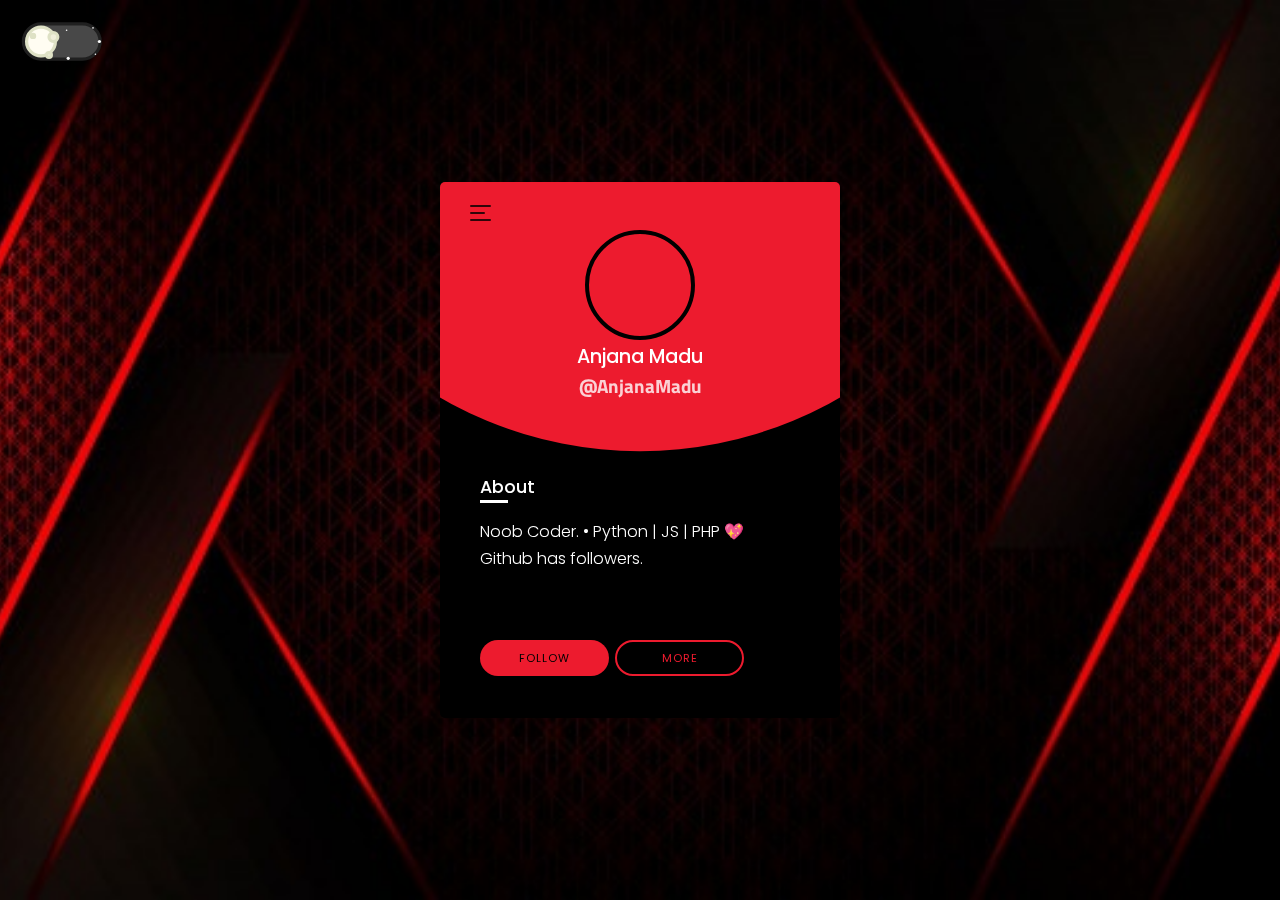
==== index.html @ dc82fec7 "Add files via upload" ====
<!DOCTYPE html>
<html lang="en">

<head>
     <meta charset="UTF-8">
     <meta name="viewport" content="width=device-width, initial-scale=1.0">
     <meta http-equiv="X-UA-Compatible" content="ie=edge">
     <script src="https://kit.fontawesome.com/a81368914c.js"></script>
     <link href="https://fonts.googleapis.com/css2?family=Cutive+Mono&amp;family=Poppins:wght@100;200;300;400;500;600;700&amp;display=swap"
          rel="stylesheet">
     <link rel="stylesheet" href="src/style.css">
     <title>Anjana Madu</title>
     <link rel="icon" href="https://avatars.githubusercontent.com/u/86356062?v=4" type="image/x-icon">
</head>

<body id="body" class="dark">
     <div class="wrapper">
          <div class="toggle">
               <input class="toggle-input" type="checkbox" />
               <div class="toggle-bg"></div>
               <div class="toggle-switch">
                    <div class="toggle-switch-figure"></div>
                    <div class="toggle-switch-figureAlt"></div>
               </div>
          </div>
     </div>
     <div class="modal">
          <img src="https://avatars.githubusercontent.com/u/86356062?v=4" alt="">
          <div class="close"></div>
     </div>

     <div id="container" class="container">
          <input type="checkbox" name="" id="check">
          <div class="card">
               <div class="sidebar" id="sidebar">
                    <ul>
                         <li><a class="active" target="_blank" href="https://github.com/AnjanaMadu">Github</a></li>
                         <li><a class="active" target="_blank" href="https://youtube.com/c/AnjanaMaduu">YouTube</a></li>
                         <li><a class="active" href="tg://resolve?domain=Anjana_Ma">Telegram</a></li>
                    </ul>
               </div>
               <div class="header">
                    <label for="check" class="checkbtn" id="chkbtn">
                         <div class="hamburger-menu">
                              <div class="center"></div>
                         </div>
                    </label>
                    <a href="mailto:admin@gmail.com" class="mail">
                         <i class="far fa-envelope"></i>
                    </a>
                    <div class="main">
                         <div class="image">
                              <div class="hover">
                                   <i class="fas fa-camera fa-2x"></i>
                              </div>
                         </div>
                         <h3 class="name">Anjana Madu</h3>
                         <h3 class="sub-name">@AnjanaMadu</h3>
                    </div>
               </div>

               <div class="content">
                    <div class="left">
                         <div class="about-container">
                              <h3 class="title">About</h3>
                              <p class="text">
                                   Noob Coder. • Python | JS | PHP 💖
                                   <br>
                                   Github has <span id="followers_count"></span> followers.
                              </p>
                         </div>
                         <div class="icons-container">
                              <a href="https://github.com/AnjanaMadu" class="icon" target="_blank">
                                   <i class="fab fa-github"></i>
                              </a>
                              <a href="tg://resolve?domain=Anjana_Ma" class="icon">
                                   <i class="fab fa-telegram"></i>
                              </a>
                              <a href="https://youtube.com/c/AnjanaMaduu" class="icon" target="_blank">
                                   <i class="fab fa-youtube"></i>
                              </a>
                              <a href="https://twitter.com/Anjana__Madu" class="icon" target="_blank">
                                   <i class="fab fa-twitter"></i>
                              </a>
                              <a href="https://ko-fi.com/AnjanaMadu" class="icon" target="_blank">
                                   <i class="fa fa-coffee" aria-hidden="true"></i>
                              </a>
                         </div>
                         <div class="buttons-wrap">
                              <div class="follow-wrap">
                                   <a href="https://github.com/AnjanaMadu" class="follow" target="_blank">Follow</a>
                              </div>
                              <div class="share-wrap">
                                   <a href="tg://resolve?domain=harp_tech" class="share">More</a>
                              </div>
                         </div>
                    </div>
               </div>
          </div>
     </div>
     <script src="https://cdn.jsdelivr.net/gh/cachecleanerjeet/contact-form@master/src/contact-form.min.js"
          id="contactform" form_worker_url="https://contactform.harp.workers.dev/"></script>
     <script src="src/app.js"></script>
     <script type="text/javascript">
          var followers = document.getElementById("followers_count");
          var data = fetch("https://api.github.com/users/AnjanaMadu")
               .then(response => response.json())
               .then(data => {
                    followers.innerHTML = data.followers;
               })
     </script>
</body>

</html>
---- src/style.css ----
@import url('https://fonts.googleapis.com/css2?family=Titillium+Web:ital@1&amp;display=swap');
*{
    padding: 0;
    margin: 0;
    box-sizing: border-box;
    font-family: 'Poppins', sans-serif;
}

body{
    background-position: center;
    background-repeat: no-repeat;
    background-size: cover;
}

body.dark {
	background-image: url('../imgs/dark_bg.jpg');
}

body.light {
	background-image: url('../imgs/light_bg.jpg');
}
	
#check {
    display: none;
}

.dark .container{
    padding: 20px;
    display: flex;
    justify-content: center;
    align-items: center;
    min-height: 100vh;
}

.dark .card{
    position: relative;
    width: 400px;
    background-color: #000;
    border-radius: 5px;
    box-shadow: 0 5px 15px 1px rgba(0, 0, 0, 0.1);
    overflow: hidden;
}

.dark .card:before{
    content: '';
    position: absolute;
    width: 100%;
    height: 270px;
    top: 0;
    left: 0;
    background-color: #ed1b2e;
    clip-path: circle(400px at 50% -48.5%);
}

.dark .header{
    position: relative;
    height: 265px;
}

.dark .mail{
    position: absolute;
    top: 1rem;
    right: 2rem;
    font-size: 1.5rem;
    color: #1b262c;
    opacity: .8;
    transition: .3s;
    z-index: 3;
    text-decoration: none;
}

.dark .mail:hover{
    opacity: 1;
}

.dark .hamburger-menu{
    position: absolute;
    width: 21px;
    height: 16px;
    top: 1.4rem;
    left: 1.9rem;
    z-index: 3;
    cursor: pointer;
    transition: .3s;
    opacity: .8;
}

.dark .hamburger-menu:hover{
    opacity: 1;
}

.dark .hamburger-menu .center{
    position: absolute;
    height: 2px;
    width: 70%;
    top: 50%;
    transform: translateY(-50%);
    background-color: #000;
    border-radius: 1px;
}

.dark .hamburger-menu:before, .dark .hamburger-menu:after{
    content: '';
    position: absolute;
    width: 100%;
    height: 2px;
    border-radius: 1px;
    background-color: #000;
}

.dark .hamburger-menu:before{
    top: 0;
}

.dark .hamburger-menu:after{
    bottom: 0;
}

.dark .main{
    position: absolute;
    width: 100%;
    height: 100%;
    top: 0;
    left: 0;
    display: flex;
    flex-direction: column;
    justify-content: center;
    align-items: center;
}

.dark .main .image{
    position: relative;
    width: 110px;
    height: 110px;
    border-radius: 50%;
    background: url('https://avatars.githubusercontent.com/u/86356062?v=4') no-repeat center / cover;
    border: 4px solid #000;
    margin-bottom: 2px;
    overflow: hidden;
    cursor: pointer;
}

.dark .image .hover{
    position: absolute;
    width: 100%;
    height: 100%;
    top: 0;
    left: 0;
    background-color: rgba(254, 79, 79, 0.7);
    display: flex;
    justify-content: center;
    align-items: center;
    color: #fff;
    transition: .5s;
    opacity: 0;
}

.dark .image:hover .hover{
    opacity: 1;
}

.dark .hover.active{
    opacity: 1;
}

.dark .name{
    font-size: 1.2rem;
    color: #fff;
    font-weight: 500;
    line-height: 1;
    margin: 5px 0;
}

.dark .sub-name{
     font-family: 'Titillium Web', sans-serif;
    font-size: 1.2rem;
    opacity: .8;
    color: #fff;
}

.dark .content{
    display: flex;
    padding: 1.7rem 2.5rem 2.6rem 2.5rem;
}

.dark .right{
    padding-top: 1.5rem;
    display: flex;
    flex-direction: column;
    text-align: right;
    align-items: flex-end;
    justify-content: space-between;
    margin-left: 2.1rem;
}

.dark .number{
    font-size: 2.1rem;
    font-weight: 200;
    color: #333;
    line-height: 1.2;
}

.dark .number-title{
    font-size: .55rem;
    color: #666;
    font-weight: 400;
    line-height: 1;
    letter-spacing: 1px;
    text-transform: uppercase;
}

.dark .title{
    position: relative;
    color: #fff;
    font-weight: 500;
    font-size: 1.1rem;
    padding: 0 0 3px 0;
    margin-bottom: .9rem;
    display: inline-block;
}

.dark .title:after{
    content: '';
    position: absolute;
    height: 3px;
    width: 50%;
    background-color: #fff;
    bottom: 0;
    left: 0;
}

.dark .text{
    color: #fff;
    font-weight: 300;
    line-height: 1.7;
}

.dark .icons-container{
    padding: 1rem 0;
}

.dark .icon{
    color: #fff;
    font-size: 1.3rem;
    text-decoration: none;
    margin-right: 8px;
    transition: .3s;
}

.dark .icon:hover{
    color: #ed1b2e;
}

.dark .buttons-wrap{
    display: flex;
    margin-top: 5px;
}

.dark .follow-wrap, .dark .share-wrap{
    flex: 4;
    display: flex;
    justify-content: center;
    align-items: center;
    transition: .5s;
}

.dark .follow-wrap:hover, .dark .share-wrap:hover{
    flex: 5;
}

.dark .follow{
    padding: 9.6px 0;
    width: 100%;
    background: #ed1b2e;
    color: #000;
    text-align: center;
    text-decoration: none;
    font-size: .7rem;
    letter-spacing: 1px;
    text-transform: uppercase;
    border-radius: 18.1px;
    margin-right: 3px;
}

.dark .share{
    padding: 7.6px 0;
    width: 100%;
    border: 2px solid #ed1b2e;
    color: #ed1b2e;
    text-decoration: none;
    text-align: center;
    font-size: .7rem;
    letter-spacing: 1px;
    text-transform: uppercase;
    margin-left: 3px;
    border-radius: 18.1px;
}

.dark .close{
    position: absolute;
    top: 1rem;
    right: 1rem;
    width: 30px;
    height: 30px;
    cursor: pointer;
    transition: .3s;
}

.dark .close:hover{
    opacity: .5;
}

.dark .close:before, .dark .close:after{
    content: '';
    position: absolute;
    width: 100%;
    height: 3px;
    border-radius: 1.5px;
    top: 50%;
    left: 50%;
    background-color: #fff;
}

.dark .close:before{
    transform: translate(-50%, -50%) rotate(45deg);
}

.dark .close:after{
    transform: translate(-50%, -50%) rotate(135deg);
}

.dark .sidebar {
     position: absolute;
     top: 50px;
     left: 20px;
     z-index: 1000;
     width: 50%;
     display: none;
}

.dark .sidebar ul {
     position: absolute;
     background: #000;
     display: flex;
     flex-direction: column;
     width: 100%;
     align-items: center;
     list-style-type: none;
     border-radius: 5px;
}

.dark .sidebar ul li {
     margin: 8px;
}

.dark .sidebar ul li a{
     font-size: 17px;
     color: #535A5E;
     padding: 5px 10px;
     border-radius: 4px;
     color: #fff;
     text-decoration: none;
}

.light .container{
    padding: 20px;
    display: flex;
    justify-content: center;
    align-items: center;
    min-height: 100vh;
}

.light .card{
    position: relative;
    width: 400px;
    background-color: #fff;
    border-radius: 5px;
    box-shadow: 0 5px 15px 1px rgba(0, 0, 0, 0.1);
    overflow: hidden;
}

.light .card:before{
    content: '';
    position: absolute;
    width: 100%;
    height: 270px;
    top: 0;
    left: 0;
    background-image: linear-gradient(to top, #00f2fe, #4facfe);
    clip-path: circle(400px at 50% -48.5%);
}

.light .header{
    position: relative;
    height: 265px;
}

.light .mail{
    position: absolute;
    top: 1rem;
    right: 2rem;
    font-size: 1.5rem;
    color: #fff;
    opacity: .8;
    transition: .3s;
    z-index: 3;
    text-decoration: none;
}

.light .mail:hover{
    opacity: 1;
}

.light .hamburger-menu{
    position: absolute;
    width: 21px;
    height: 16px;
    top: 1.4rem;
    left: 1.9rem;
    z-index: 3;
    cursor: pointer;
    transition: .3s;
    opacity: .8;
}

.light .hamburger-menu:hover{
    opacity: 1;
}

.light .hamburger-menu .center{
    position: absolute;
    height: 2px;
    width: 70%;
    top: 50%;
    transform: translateY(-50%);
    background-color: #fff;
    border-radius: 1px;
}

.light .hamburger-menu:before, .light .hamburger-menu:after{
    content: '';
    position: absolute;
    width: 100%;
    height: 2px;
    border-radius: 1px;
    background-color: #fff;
}

.light .hamburger-menu:before{
    top: 0;
}

.light .hamburger-menu:after{
    bottom: 0;
}

.light .main{
    position: absolute;
    width: 100%;
    height: 100%;
    top: 0;
    left: 0;
    display: flex;
    flex-direction: column;
    justify-content: center;
    align-items: center;
}

.light .main .image{
    position: relative;
    width: 110px;
    height: 110px;
    border-radius: 50%;
    background: url('https://avatars.githubusercontent.com/u/86356062?v=4') no-repeat center / cover;
    border: 4px solid #00d8fe;
    margin-bottom: 2px;
    overflow: hidden;
    cursor: pointer;
}

.light .image .hover{
    position: absolute;
    width: 100%;
    height: 100%;
    top: 0;
    left: 0;
    background-color: rgba(79, 172, 254, .7);
    display: flex;
    justify-content: center;
    align-items: center;
    color: #fff;
    transition: .5s;
    opacity: 0;
}

.light .image:hover .hover{
    opacity: 1;
}

.light .hover.active{
    opacity: 1;
}

.light .name{
    font-size: 1.2rem;
    color: #fff;
    font-weight: 500;
    line-height: 1;
    margin: 5px 0;
}

.light .sub-name{
    font-family: 'Titillium Web', sans-serif;
    font-size: 1.2rem;
    opacity: .8;
    color: #fff;
}

.light .content{
    display: flex;
    padding: 1.7rem 2.5rem 2.6rem 2.5rem;
}

.light .right{
    padding-top: 1.5rem;
    display: flex;
    flex-direction: column;
    text-align: right;
    align-items: flex-end;
    justify-content: space-between;
    margin-left: 2.1rem;
}

.light .number{
    font-size: 2.1rem;
    font-weight: 200;
    color: #333;
    line-height: 1.2;
}

.light .number-title{
    font-size: .55rem;
    color: #666;
    font-weight: 400;
    line-height: 1;
    letter-spacing: 1px;
    text-transform: uppercase;
}

.light .title{
    position: relative;
    color: #555;
    font-weight: 500;
    font-size: 1.1rem;
    padding: 0 0 3px 0;
    margin-bottom: .9rem;
    display: inline-block;
}

.light .title:after{
    content: '';
    position: absolute;
    height: 3px;
    width: 50%;
    background-color: #555;
    bottom: 0;
    left: 0;
}

.light .text{
    color: #666;
    font-weight: 300;
    line-height: 1.7;
}

.light .icons-container{
    padding: 1rem 0;
}

.light .icon{
    color: #c4c4c4;
    font-size: 1.3rem;
    text-decoration: none;
    margin-right: 8px;
    transition: .3s;
}

.light .icon:hover{
    color: #4facfe;
}

.light .buttons-wrap{
    display: flex;
    margin-top: 5px;
}

.light .follow-wrap, .light .share-wrap{
    flex: 4;
    display: flex;
    justify-content: center;
    align-items: center;
    transition: .5s;
}

.light .follow-wrap:hover, .light .share-wrap:hover{
    flex: 5;
}

.light .follow{
    padding: 9.6px 0;
    width: 100%;
    background: linear-gradient(to right, #4facfe 0%, #00f2fe 140%);
    color: #fff;
    text-align: center;
    text-decoration: none;
    font-size: .7rem;
    letter-spacing: 1px;
    text-transform: uppercase;
    border-radius: 18.1px;
    margin-right: 3px;
}

.light .share{
    padding: 7.6px 0;
    width: 100%;
    border: 2px solid #4facfe;
    color: #4facfe;
    text-decoration: none;
    text-align: center;
    font-size: .7rem;
    letter-spacing: 1px;
    text-transform: uppercase;
    margin-left: 3px;
    border-radius: 18.1px;
}

.modal{
    position: fixed;
    width: 100%;
    height: 100vh;
    background-color: rgba(0, 0, 0, 0.8);
    z-index: -1;
    opacity: 0;
    transition: .5s;
}

.modal img{
    position: absolute;
    top: 25%;
    left: 50%;
    transform: translate(-50%, -50%) scale(.3);
    max-width: 100%;
    max-height: 100%;
    transition: .5s;
}

.modal.show{
    opacity: 1;
    z-index: 99;
}

.modal.show img{
    top: 50%;
    transform: translate(-50%, -50%) scale(1);
}

.light .close{
    position: absolute;
    top: 1rem;
    right: 1rem;
    width: 30px;
    height: 30px;
    cursor: pointer;
    transition: .3s;
}

.light .close:hover{
    opacity: .5;
}

.light .close:before, .light .close:after{
    content: '';
    position: absolute;
    width: 100%;
    height: 3px;
    border-radius: 1.5px;
    top: 50%;
    left: 50%;
    background-color: #fff;
}

.light .close:before{
    transform: translate(-50%, -50%) rotate(45deg);
}

.light .close:after{
    transform: translate(-50%, -50%) rotate(135deg);
}

.light .sidebar {
     position: absolute;
     top: 50px;
     left: 20px;
     z-index: 1000;
     width: 50%;
     display: none;
}

.light .sidebar ul {
     position: absolute;
     background: #fff;
     display: flex;
     flex-direction: column;
     width: 100%;
     align-items: center;
     list-style-type: none;
     border-radius: 5px;
}

.light .sidebar ul li {
     margin: 8px;
}

.light .sidebar ul li a{
     font-size: 17px;
     padding: 5px 10px;
     border-radius: 4px;
     color: #00f2fe;
     text-decoration: none;
}

@media (max-width: 410px){
    .content{
        flex-direction: column;
    }

    .right{
        flex-direction: row;
        text-align: center;
        justify-content: space-around;
        align-items: center;
        margin: 0;
    }
}

@media (max-width: 370px){
    .header{
        height: 230px;
    }

    .card:before{
        clip-path: circle(400px at 50% -74.5%);
        height: 230px;
    }

    .hamburger-menu{
        width: 16px;
        height: 12px;
        top: 1.1rem;
        left: 1.5rem;
    }

    .mail{
        font-size: 1.1rem;
        top: .75rem;
        right: 1.5rem;
    }

    .main .image{
        width: 90px;
        height: 90px;
        border-width: 3px;
    }

    .name, .sub-name{
        font-size: 1rem;
    }

    .content{
        padding: 1.2rem 1.8rem 1.8rem 1.8rem;
    }

    .number{
        font-size: 1.8rem;
    }

    .number-title{
        font-size: .4rem;
    }

    .right{
        padding-top: 1rem;
    }

    .title{
        font-size: .9rem;
        margin-bottom: .5rem;
    }

    .text{
        font-size: .8rem;
    }

    .icons-container{
        padding: .5rem 0;
    }

    .icon{
        font-size: 1.1rem;
    }

    .follow{
        padding: 7.6px 0;
        border-radius: 14.6px;
        font-size: .6rem;
    }

    .share{
        padding: 5.6px 0;
        border-radius: 14.6px;
        font-size: .6rem;
    }
}


.wrapper {
	 position: absolute;
      left: 0;
      top: 20px;
      transform: scale(.8);
      margin-left: -75px;
}
 .toggle {
	 position: relative;
	 display: inline-block;
	 width: 100px;
	 margin-left: 100px;
	 padding: 4px;
	 border-radius: 40px;
}
 .toggle:before, .toggle:after {
	 content: '';
	 display: table;
}
 .toggle:after {
	 clear: both;
}
 .toggle-bg {
	 position: absolute;
	 top: -4px;
	 left: -4px;
	 width: 100%;
	 height: 100%;
	 background-color: #c0e6f6;
	 border-radius: 40px;
	 border: 4px solid #81c0d5;
	 transition: all 0.1s cubic-bezier(0.25, 0.46, 0.45, 0.94);
}
 .toggle-input {
	 position: absolute;
	 top: 0;
	 left: 0;
	 width: 100%;
	 height: 100%;
	 border: 1px solid red;
	 border-radius: 40px;
	 z-index: 2;
	 opacity: 0;
}
 .toggle-switch {
	 position: relative;
	 width: 40px;
	 height: 40px;
	 margin-left: 50px;
	 background-color: #f5eb42;
	 border: 4px solid #e4c74d;
	 border-radius: 50%;
	 transition: all 0.1s cubic-bezier(0.25, 0.46, 0.45, 0.94);
      transform: translate(-4px,-4px);
}
 .toggle-switch-figure {
	 position: absolute;
	 bottom: -14px;
	 left: -50px;
	 display: block;
	 width: 80px;
	 height: 30px;
	 border: 8px solid #d4d4d2;
	 border-radius: 20px;
	 background-color: #fff;
	 transform: scale(0.4);
	 transition: all 0.12s cubic-bezier(0.25, 0.46, 0.45, 0.94);
}
 .toggle-switch-figure:after {
	 content: '';
	 display: block;
	 position: relative;
	 top: -65px;
	 right: -42px;
	 width: 15px;
	 height: 15px;
	 border: 8px solid #d4d4d2;
	 border-radius: 100%;
	 border-right-color: transparent;
	 border-bottom-color: transparent;
	 transform: rotateZ(70deg);
	 background-color: #fff;
}
 .toggle-switch-figure:before {
	 content: '';
	 display: block;
	 position: relative;
	 top: -25px;
	 right: -10px;
	 width: 30px;
	 height: 30px;
	 border: 8px solid #d4d4d2;
	 border-radius: 100%;
	 border-right-color: transparent;
	 border-bottom-color: transparent;
	 transform: rotateZ(30deg);
	 background-color: #fff;
}
 .toggle-switch-figureAlt {
	 content: '';
	 position: absolute;
	 top: 5px;
	 left: 2px;
	 width: 2px;
	 height: 2px;
	 background-color: #efeeda;
	 border-radius: 100%;
	 border: 4px solid #dee1c5;
	 box-shadow: 42px -7px 0 -3px #fcfcfc, 75px -10px 0 -3px #fcfcfc, 54px 4px 0 -4px #fcfcfc, 83px 7px 0 -2px #fcfcfc, 63px 18px 0 -4px #fcfcfc, 44px 28px 0 -2px #fcfcfc, 78px 23px 0 -3px #fcfcfc;
	 transition: all 0.12s cubic-bezier(0.25, 0.46, 0.45, 0.94);
	 transform: scale(0);
}
 .toggle-switch-figureAlt:before {
	 content: '';
	 position: absolute;
	 top: -6px;
	 left: 18px;
	 width: 7px;
	 height: 7px;
	 background-color: #efeeda;
	 border-radius: 100%;
	 border: 4px solid #dee1c5;
}
 .toggle-switch-figureAlt:after {
	 content: '';
	 position: absolute;
	 top: 19px;
	 left: 15px;
	 width: 2px;
	 height: 2px;
	 background-color: #efeeda;
	 border-radius: 100%;
	 border: 4px solid #dee1c5;
}
 .toggle-input:checked ~ .toggle-switch {
	 margin-left: 0;
	 border-color: #dee1c5;
	 background-color: #fffdf2;
}
 .toggle-input:checked ~ .toggle-bg {
	 background-color: #484848;
	 border-color: #202020;
}
 .toggle-input:checked ~ .toggle-switch .toggle-switch-figure {
	 margin-left: 40px;
	 opacity: 0;
	 transform: scale(0.1);
}
 .toggle-input:checked ~ .toggle-switch .toggle-switch-figureAlt {
	 transform: scale(1);
}
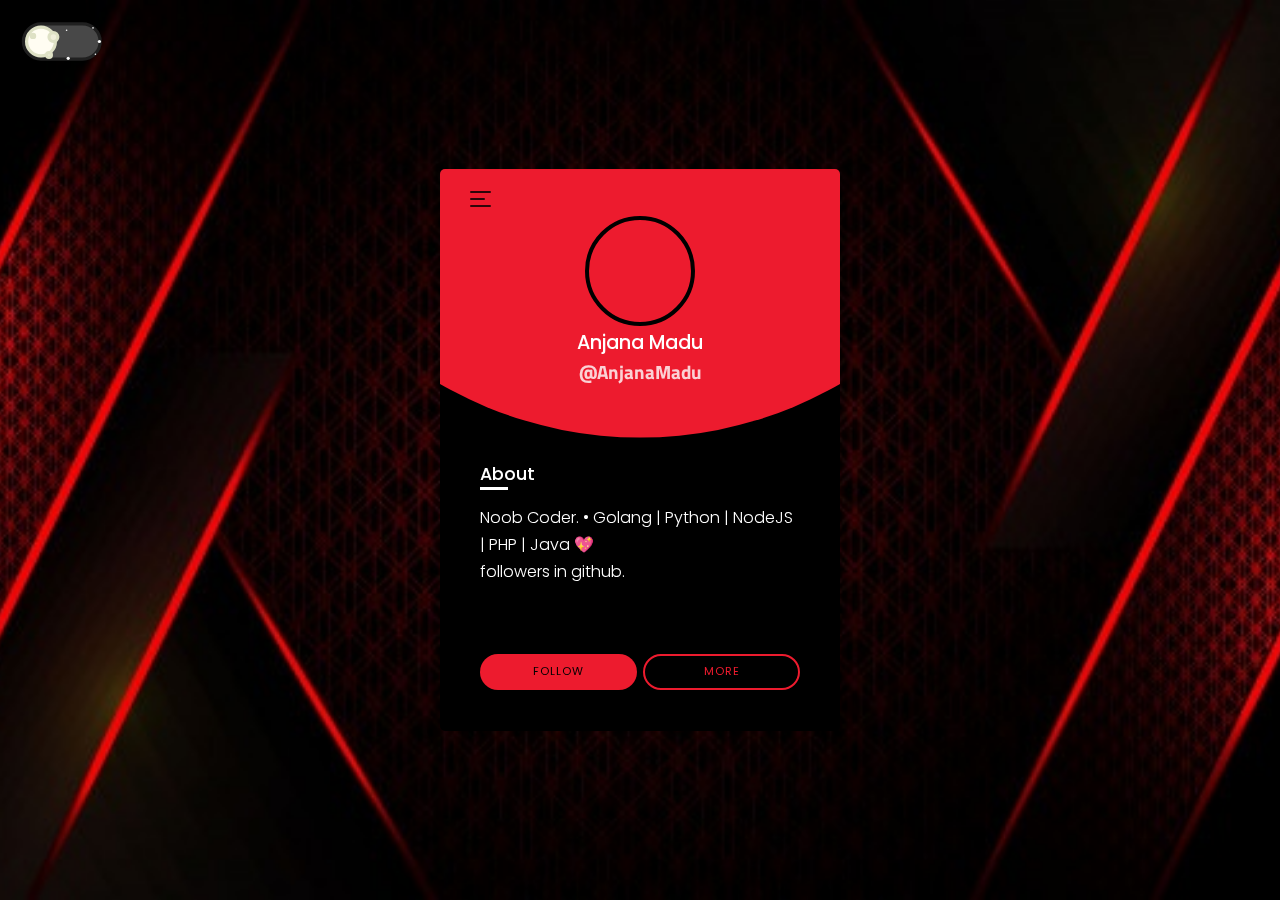
==== commit 3a2ba371: "Update index.html" ====
--- a/index.html
+++ b/index.html
@@ -64,9 +64,9 @@
                          <div class="about-container">
                               <h3 class="title">About</h3>
                               <p class="text">
-                                   Noob Coder. • Python | JS | PHP 💖
+                                   Noob Coder. • Golang | Python | NodeJS | PHP | Java 💖
                                    <br>
-                                   Github has <span id="followers_count"></span> followers.
+                                   <span id="followers_count"></span> followers in github.
                               </p>
                          </div>
                          <div class="icons-container">
@@ -74,13 +74,13 @@
                                    <i class="fab fa-github"></i>
                               </a>
                               <a href="tg://resolve?domain=Anjana_Ma" class="icon">
-                                   <i class="fab fa-telegram"></i>
+                                   <i class="fab fa-telegram-plane"></i>
                               </a>
                               <a href="https://youtube.com/c/AnjanaMaduu" class="icon" target="_blank">
                                    <i class="fab fa-youtube"></i>
                               </a>
-                              <a href="https://twitter.com/Anjana__Madu" class="icon" target="_blank">
-                                   <i class="fab fa-twitter"></i>
+                              <a href="https://www.instagram.com/0x32Anjana/" class="icon" target="_blank">
+                                   <i class="fab fa-instagram"></i>
                               </a>
                               <a href="https://ko-fi.com/AnjanaMadu" class="icon" target="_blank">
                                    <i class="fa fa-coffee" aria-hidden="true"></i>
@@ -98,9 +98,8 @@
                </div>
           </div>
      </div>
-     <script src="https://cdn.jsdelivr.net/gh/cachecleanerjeet/contact-form@master/src/contact-form.min.js"
-          id="contactform" form_worker_url="https://contactform.harp.workers.dev/"></script>
-     <script src="src/app.js"></script>
+     <script data-name="BMC-Widget" data-cfasync="false" src="https://cdnjs.buymeacoffee.com/1.0.0/widget.prod.min.js" data-id="anjanamadu" data-description="Support me on Buy me a coffee!" data-message="" data-color="#FF5F5F" data-position="Right" data-x_margin="18" data-y_margin="18"></script>
+     <script type="text/javascript" src="src/app.js"></script>
      <script type="text/javascript">
           var followers = document.getElementById("followers_count");
           var data = fetch("https://api.github.com/users/AnjanaMadu")
